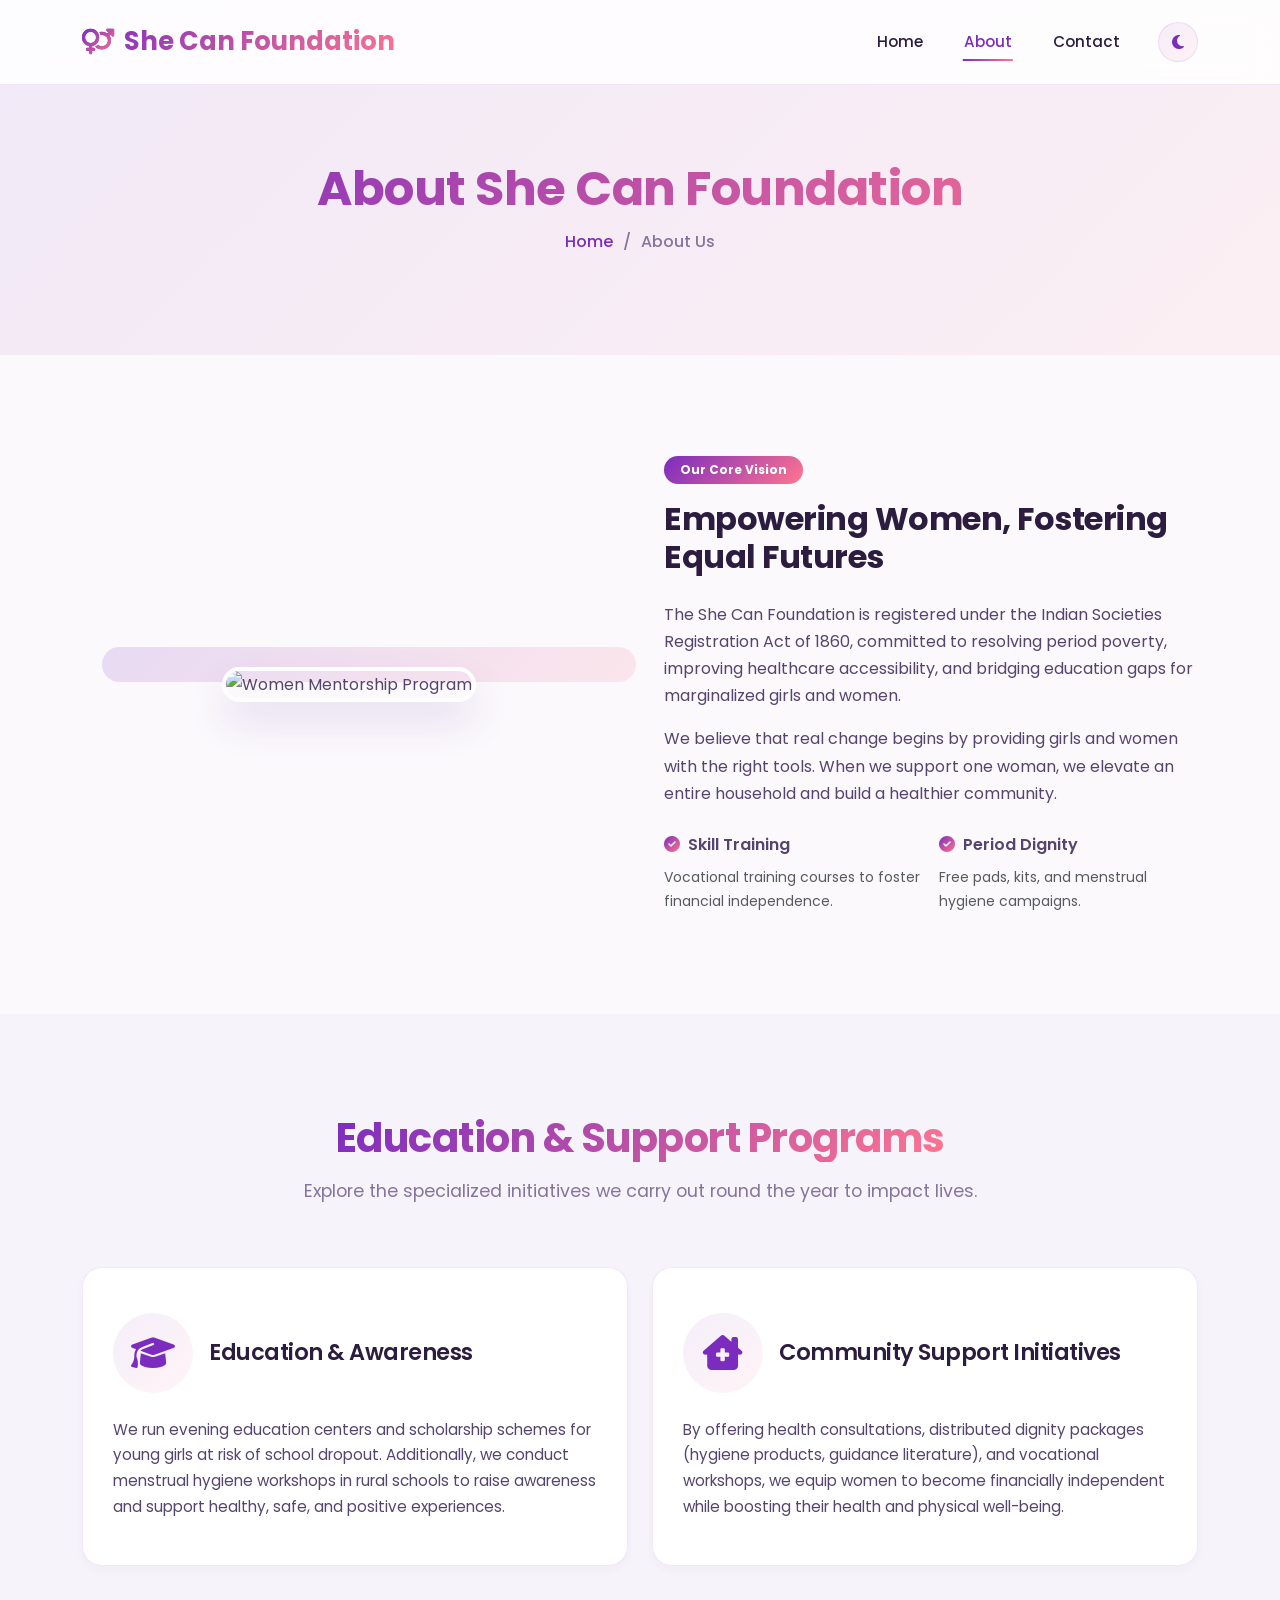
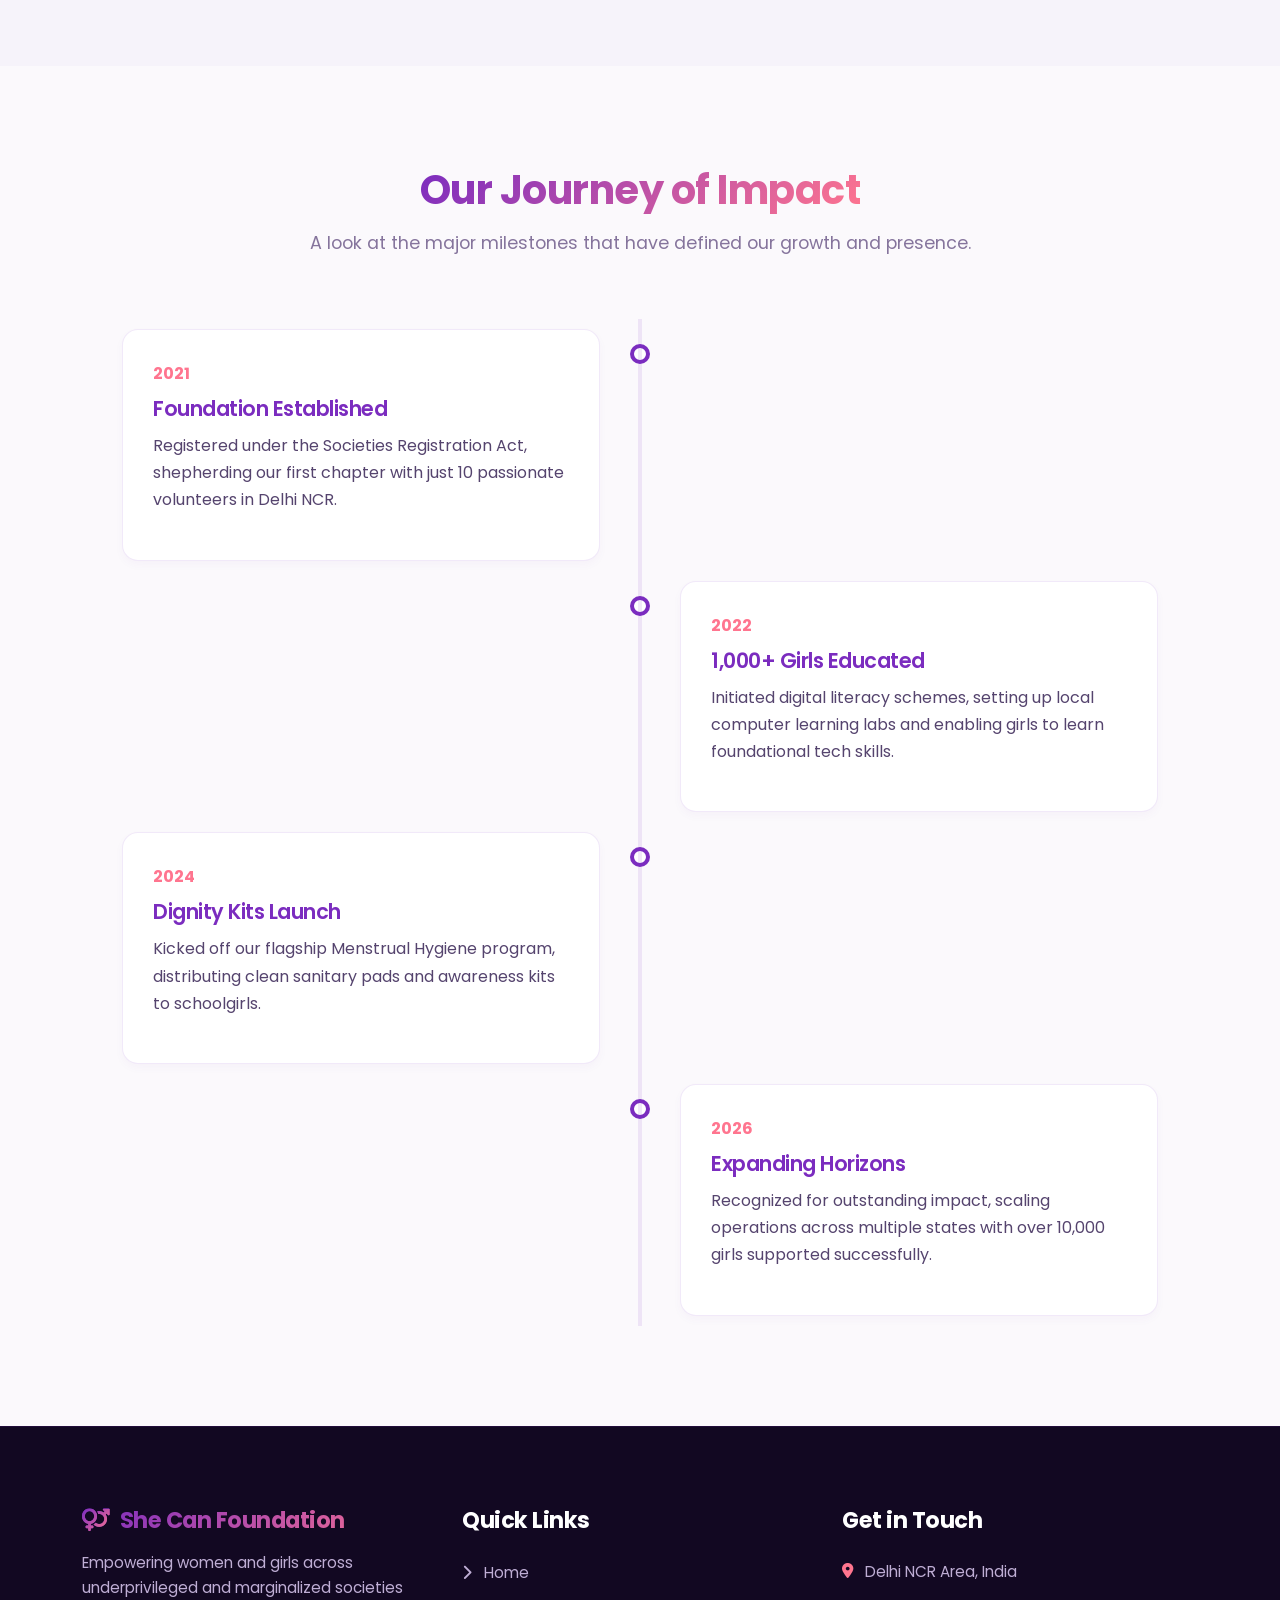
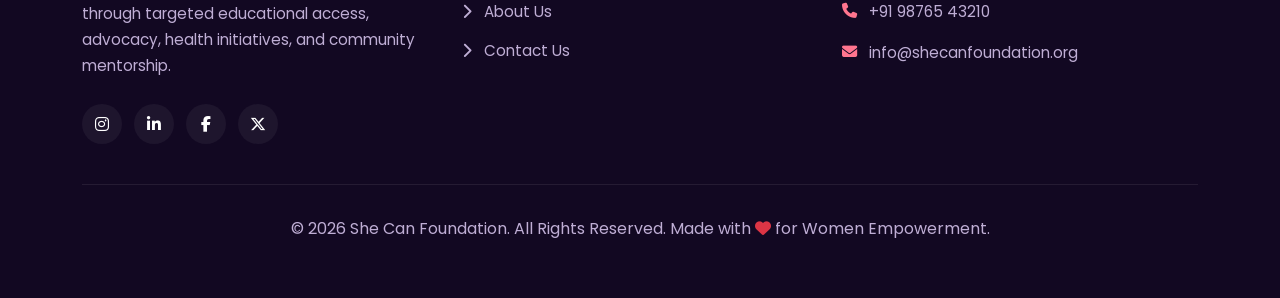
==== about.html @ 9b2f8a87 "Add site pages, core styles and interactions Create initial She Can Foundation frontend scaffold: ad" ====
<!DOCTYPE html>
<html lang="en">
<head>
  <meta charset="UTF-8">
  <meta name="viewport" content="width=device-width, initial-scale=1.0">
  <title>About Us | She Can Foundation</title>
  <meta name="description" content="Discover the mission, goals, timeline, and educational initiatives of the She Can Foundation, dedicated to transforming lives and fostering gender equality.">
  
  <!-- Bootstrap 5.3.3 CSS -->
  <link href="https://cdn.jsdelivr.net/npm/bootstrap@5.3.3/dist/css/bootstrap.min.css" rel="stylesheet">
  
  <!-- Font Awesome 6.5.2 -->
  <link rel="stylesheet" href="https://cdnjs.cloudflare.com/ajax/libs/font-awesome/6.5.2/css/all.min.css"/>
  
  <!-- Core Design System Custom Stylesheet -->
  <link rel="stylesheet" href="style.css">
</head>
<body>

  <!-- ================================================================
       1. GLASSMORPHIC NAVBAR (Same as Home)
       ================================================================ -->
  <nav class="navbar navbar-expand-lg fixed-top navbar-custom">
    <div class="container">
      <a class="navbar-brand navbar-brand-custom" href="index.html">
        <i class="fa-solid fa-venus-mars"></i> She Can Foundation
      </a>
      
      <button class="navbar-toggler navbar-toggler-custom" type="button" 
              data-bs-toggle="collapse" data-bs-target="#navbarNav" 
              aria-controls="navbarNav" aria-expanded="false" aria-label="Toggle navigation">
        <span></span>
        <span></span>
        <span></span>
      </button>
      
      <div class="collapse navbar-collapse" id="navbarNav">
        <ul class="navbar-nav ms-auto align-items-center">
          <li class="nav-item">
            <a class="nav-link nav-link-custom" href="index.html">Home</a>
          </li>
          <li class="nav-item">
            <a class="nav-link nav-link-custom active" href="about.html">About</a>
          </li>
          <li class="nav-item">
            <a class="nav-link nav-link-custom" href="contact.html">Contact</a>
          </li>
          <li class="nav-item theme-toggle-wrapper">
            <button class="theme-toggle-btn" id="themeToggle" title="Toggle Light/Dark Theme" aria-label="Toggle Theme">
              <i class="fa-solid fa-moon"></i>
              <i class="fa-solid fa-sun"></i>
            </button>
          </li>
        </ul>
      </div>
    </div>
  </nav>

  <!-- ================================================================
       2. INNER BANNER SECTION
       ================================================================ -->
  <section class="inner-banner">
    <div class="container">
      <h1 class="fade-in-up">About She Can Foundation</h1>
      <div class="breadcrumb-custom fade-in-up" style="transition-delay: 0.1s;">
        <a href="index.html">Home</a>
        <span>/</span>
        <span>About Us</span>
      </div>
    </div>
  </section>

  <!-- ================================================================
       3. MISSION & CORE OBJECTIVES
       ================================================================ -->
  <section id="our-mission">
    <div class="container">
      <div class="row align-items-center g-5">
        <div class="col-lg-6 text-center fade-in-up">
          <div class="hero-image-wrapper">
            <img src="https://images.unsplash.com/photo-1544027993-37dbfe43562a?q=80&w=1200&auto=format&fit=crop" 
                 alt="Women Mentorship Program" class="img-fluid rounded-2xl">
          </div>
        </div>
        
        <div class="col-lg-6 fade-in-up" style="transition-delay: 0.2s;">
          <span class="badge bg-gradient-main text-white px-3 py-2 rounded-pill mb-3">Our Core Vision</span>
          <h2 class="mb-4">Empowering Women, Fostering Equal Futures</h2>
          <p class="mb-3">
            The She Can Foundation is registered under the Indian Societies Registration Act of 1860, committed to resolving period poverty, improving healthcare accessibility, and bridging education gaps for marginalized girls and women.
          </p>
          <p class="mb-4">
            We believe that real change begins by providing girls and women with the right tools. When we support one woman, we elevate an entire household and build a healthier community.
          </p>
          <div class="row g-3">
            <div class="col-sm-6">
              <div class="d-flex align-items-center gap-2 mb-2">
                <i class="fa-solid fa-circle-check text-gradient"></i>
                <span class="fw-semibold text-main">Skill Training</span>
              </div>
              <p class="small text-muted mb-0">Vocational training courses to foster financial independence.</p>
            </div>
            <div class="col-sm-6">
              <div class="d-flex align-items-center gap-2 mb-2">
                <i class="fa-solid fa-circle-check text-gradient"></i>
                <span class="fw-semibold text-main">Period Dignity</span>
              </div>
              <p class="small text-muted mb-0">Free pads, kits, and menstrual hygiene campaigns.</p>
            </div>
          </div>
        </div>
      </div>
    </div>
  </section>

  <!-- ================================================================
       4. PROGRAMS IN DETAIL (CARDS)
       ================================================================ -->
  <section class="bg-section" id="our-programs">
    <div class="container">
      <div class="section-header fade-in-up">
        <h2>Education & Support Programs</h2>
        <p>Explore the specialized initiatives we carry out round the year to impact lives.</p>
      </div>
      
      <div class="row g-4">
        <!-- Program 1 -->
        <div class="col-md-6 fade-in-up">
          <div class="feature-card text-start">
            <div class="d-flex align-items-center gap-3 mb-4">
              <div class="feature-icon-wrapper m-0">
                <i class="fa-solid fa-graduation-cap"></i>
              </div>
              <h3 class="mb-0">Education & Awareness</h3>
            </div>
            <p>
              We run evening education centers and scholarship schemes for young girls at risk of school dropout. Additionally, we conduct menstrual hygiene workshops in rural schools to raise awareness and support healthy, safe, and positive experiences.
            </p>
          </div>
        </div>
        
        <!-- Program 2 -->
        <div class="col-md-6 fade-in-up" style="transition-delay: 0.2s;">
          <div class="feature-card text-start">
            <div class="d-flex align-items-center gap-3 mb-4">
              <div class="feature-icon-wrapper m-0">
                <i class="fa-solid fa-house-chimney-medical"></i>
              </div>
              <h3 class="mb-0">Community Support Initiatives</h3>
            </div>
            <p>
              By offering health consultations, distributed dignity packages (hygiene products, guidance literature), and vocational workshops, we equip women to become financially independent while boosting their health and physical well-being.
            </p>
          </div>
        </div>
      </div>
    </div>
  </section>

  <!-- ================================================================
       5. CHRONOLOGICAL TIMELINE / ACHIEVEMENTS
       ================================================================ -->
  <section id="our-journey">
    <div class="container">
      <div class="section-header fade-in-up">
        <h2>Our Journey of Impact</h2>
        <p>A look at the major milestones that have defined our growth and presence.</p>
      </div>
      
      <div class="timeline">
        <!-- Milestone 1 -->
        <div class="timeline-container left fade-in-up">
          <div class="timeline-content">
            <span class="timeline-date">2021</span>
            <h3>Foundation Established</h3>
            <p>Registered under the Societies Registration Act, shepherding our first chapter with just 10 passionate volunteers in Delhi NCR.</p>
          </div>
        </div>
        
        <!-- Milestone 2 -->
        <div class="timeline-container right fade-in-up">
          <div class="timeline-content">
            <span class="timeline-date">2022</span>
            <h3>1,000+ Girls Educated</h3>
            <p>Initiated digital literacy schemes, setting up local computer learning labs and enabling girls to learn foundational tech skills.</p>
          </div>
        </div>
        
        <!-- Milestone 3 -->
        <div class="timeline-container left fade-in-up">
          <div class="timeline-content">
            <span class="timeline-date">2024</span>
            <h3>Dignity Kits Launch</h3>
            <p>Kicked off our flagship Menstrual Hygiene program, distributing clean sanitary pads and awareness kits to schoolgirls.</p>
          </div>
        </div>
        
        <!-- Milestone 4 -->
        <div class="timeline-container right fade-in-up">
          <div class="timeline-content">
            <span class="timeline-date">2026</span>
            <h3>Expanding Horizons</h3>
            <p>Recognized for outstanding impact, scaling operations across multiple states with over 10,000 girls supported successfully.</p>
          </div>
        </div>
      </div>
    </div>
  </section>

  <!-- ================================================================
       6. GLOBAL FOOTER (Same as Home)
       ================================================================ -->
  <footer class="footer-section">
    <div class="container">
      <div class="row g-4">
        <div class="col-lg-4 col-md-6">
          <h4 class="navbar-brand-custom mb-3 text-white">
            <i class="fa-solid fa-venus-mars text-white"></i> She Can Foundation
          </h4>
          <p class="footer-desc">
            Empowering women and girls across underprivileged and marginalized societies through targeted educational access, advocacy, health initiatives, and community mentorship.
          </p>
          <div class="footer-social-links">
            <a href="https://www.instagram.com/shecanfoundation.ngo" class="footer-social-btn" aria-label="Instagram" target="_blank"><i class="fa-brands fa-instagram"></i></a>
            <a href="https://www.linkedin.com/company/she-can-foundation" class="footer-social-btn" aria-label="LinkedIn" target="_blank"><i class="fa-brands fa-linkedin-in"></i></a>
            <a href="#" class="footer-social-btn" aria-label="Facebook"><i class="fa-brands fa-facebook-f"></i></a>
            <a href="#" class="footer-social-btn" aria-label="Twitter"><i class="fa-brands fa-x-twitter"></i></a>
          </div>
        </div>
        
        <div class="col-lg-4 col-md-6">
          <h4>Quick Links</h4>
          <ul class="footer-links-list">
            <li><a href="index.html"><i class="fa-solid fa-chevron-right me-2"></i> Home</a></li>
            <li><a href="about.html"><i class="fa-solid fa-chevron-right me-2"></i> About Us</a></li>
            <li><a href="contact.html"><i class="fa-solid fa-chevron-right me-2"></i> Contact Us</a></li>
          </ul>
        </div>
        
        <div class="col-lg-4 col-md-12">
          <h4>Get in Touch</h4>
          <ul class="footer-contact-info">
            <li>
              <i class="fa-solid fa-location-dot"></i>
              <span>Delhi NCR Area, India</span>
            </li>
            <li>
              <i class="fa-solid fa-phone"></i>
              <span>+91 98765 43210</span>
            </li>
            <li>
              <i class="fa-solid fa-envelope"></i>
              <span>info@shecanfoundation.org</span>
            </li>
          </ul>
        </div>
      </div>
      
      <div class="footer-divider"></div>
      
      <div class="footer-copyright">
        <p>© 2026 She Can Foundation. All Rights Reserved. Made with <i class="fa-solid fa-heart text-danger"></i> for Women Empowerment.</p>
      </div>
    </div>
  </footer>

  <!-- Bootstrap 5.3.3 Bundle JS with Popper -->
  <script src="https://cdn.jsdelivr.net/npm/bootstrap@5.3.3/dist/js/bootstrap.bundle.min.js"></script>
  
  <!-- Unified Interactions JavaScript -->
  <script src="script.js"></script>
</body>
</html>
---- style.css ----
/* 
================================================================
   SHE CAN FOUNDATION - CORE DESIGN SYSTEM (style.css)
================================================================
*/

@import url('https://fonts.googleapis.com/css2?family=Poppins:wght@300;400;500;600;700&display=swap');

/* CSS Custom Variables for Theme Customization */
:root {
  --primary-purple: #7b2cbf;
  --primary-purple-dark: #5a189a;
  --primary-purple-light: #9d4edd;
  --accent-pink: #ff758f;
  --accent-pink-dark: #ff4d6d;
  --gradient-main: linear-gradient(135deg, var(--primary-purple) 0%, var(--accent-pink) 100%);
  --gradient-main-hover: linear-gradient(135deg, var(--primary-purple-dark) 0%, var(--accent-pink-dark) 100%);
  --gradient-soft: linear-gradient(135deg, rgba(123, 44, 191, 0.08) 0%, rgba(255, 117, 143, 0.08) 100%);
  --gradient-card-border: linear-gradient(135deg, var(--primary-purple-light) 0%, var(--accent-pink) 100%);
  
  --bg-body: #fbf9fc;
  --bg-section: #f6f3fa;
  --bg-card: #ffffff;
  --bg-card-hover: #ffffff;
  --bg-navbar: rgba(255, 255, 255, 0.85);
  --bg-footer: #120822;
  
  --text-main: #2b1c40;
  --text-sub: #55446e;
  --text-muted: #85749c;
  --text-light: #ffffff;
  
  --border-color: rgba(123, 44, 191, 0.1);
  --shadow-sm: 0 4px 10px rgba(90, 24, 154, 0.03);
  --shadow-md: 0 10px 30px rgba(90, 24, 154, 0.08);
  --shadow-lg: 0 20px 40px rgba(90, 24, 154, 0.12);
  
  --transition-speed: 0.3s;
}

/* Dark Mode Theme Variables */
[data-theme="dark"] {
  --bg-body: #0d0614;
  --bg-section: #130a1f;
  --bg-card: #190e29;
  --bg-card-hover: #221437;
  --bg-navbar: rgba(13, 6, 20, 0.85);
  --bg-footer: #08030d;
  
  --text-main: #f1ecf6;
  --text-sub: #d1c5e2;
  --text-muted: #9e8fb4;
  --text-light: #ffffff;
  
  --border-color: rgba(199, 125, 255, 0.15);
  --shadow-sm: 0 4px 12px rgba(0, 0, 0, 0.3);
  --shadow-md: 0 10px 35px rgba(0, 0, 0, 0.45);
  --shadow-lg: 0 20px 50px rgba(0, 0, 0, 0.6);
  
  --gradient-soft: linear-gradient(135deg, rgba(123, 44, 191, 0.18) 0%, rgba(255, 117, 143, 0.18) 100%);
}

/* ================================================================
   GLOBAL RESET & BASICS
================================================================ */

* {
  font-family: 'Poppins', sans-serif;
  box-sizing: border-box;
}

html {
  scroll-behavior: smooth;
  overflow-x: hidden;
}

body {
  background-color: var(--bg-body);
  color: var(--text-sub);
  transition: background-color var(--transition-speed) ease, color var(--transition-speed) ease;
  line-height: 1.7;
  overflow-x: hidden;
}

h1, h2, h3, h4, h5, h6 {
  color: var(--text-main);
  font-weight: 700;
  letter-spacing: -0.5px;
  transition: color var(--transition-speed) ease;
}

p {
  font-size: 1rem;
  font-weight: 400;
}

a {
  text-decoration: none;
  transition: color var(--transition-speed) ease;
}

img {
  max-width: 100%;
  height: auto;
}

section {
  padding: 100px 0;
  position: relative;
}

.bg-section {
  background-color: var(--bg-section);
  transition: background-color var(--transition-speed) ease;
}

/* ================================================================
   SCROLLBAR & SELECTION
================================================================ */

::-webkit-scrollbar {
  width: 10px;
}

::-webkit-scrollbar-track {
  background: var(--bg-body);
}

::-webkit-scrollbar-thumb {
  background: var(--primary-purple);
  border-radius: 10px;
}

::-webkit-scrollbar-thumb:hover {
  background: var(--primary-purple-dark);
}

::selection {
  background-color: var(--primary-purple);
  color: var(--text-light);
}

/* ================================================================
   COMMON UTILITIES & COMPONENT CUSTOMIZATIONS
================================================================ */

/* Section Heading styling */
.section-header {
  text-align: center;
  max-width: 700px;
  margin: 0 auto 60px auto;
}

.section-header h2 {
  font-size: 2.5rem;
  margin-bottom: 15px;
  position: relative;
  display: inline-block;
  background: var(--gradient-main);
  -webkit-background-clip: text;
  -webkit-text-fill-color: transparent;
}

.section-header p {
  color: var(--text-muted);
  font-size: 1.1rem;
}

/* Rounded and Shadow utilities */
.rounded-2xl {
  border-radius: 20px !important;
}

.rounded-xl {
  border-radius: 16px !important;
}

.shadow-premium {
  box-shadow: var(--shadow-md);
  transition: box-shadow var(--transition-speed) ease, transform var(--transition-speed) ease;
}

.shadow-premium:hover {
  box-shadow: var(--shadow-lg);
}

/* Custom Gradients */
.bg-gradient-main {
  background: var(--gradient-main) !important;
}

.text-gradient {
  background: var(--gradient-main);
  -webkit-background-clip: text;
  -webkit-text-fill-color: transparent;
  display: inline-block;
}

/* Custom Buttons */
.btn-glow {
  background: var(--gradient-main);
  color: var(--text-light) !important;
  font-weight: 600;
  padding: 12px 30px;
  border-radius: 30px;
  border: none;
  box-shadow: 0 4px 15px rgba(123, 44, 191, 0.4);
  transition: all var(--transition-speed) cubic-bezier(0.25, 0.8, 0.25, 1);
  display: inline-flex;
  align-items: center;
  gap: 8px;
}

.btn-glow:hover {
  transform: translateY(-3px);
  box-shadow: 0 8px 25px rgba(123, 44, 191, 0.6);
  background: var(--gradient-main-hover);
}

.btn-glow:active {
  transform: translateY(-1px);
}

.btn-outline-custom {
  border: 2px solid var(--primary-purple);
  color: var(--primary-purple);
  background: transparent;
  font-weight: 600;
  padding: 10px 28px;
  border-radius: 30px;
  transition: all var(--transition-speed) ease;
  display: inline-flex;
  align-items: center;
  gap: 8px;
}

.btn-outline-custom:hover {
  background: var(--primary-purple);
  color: var(--text-light) !important;
  transform: translateY(-2px);
}

/* Back-to-top button */
#backToTop {
  position: fixed;
  bottom: 30px;
  right: 30px;
  width: 50px;
  height: 50px;
  background: var(--gradient-main);
  color: white;
  border-radius: 50%;
  display: flex;
  justify-content: center;
  align-items: center;
  cursor: pointer;
  box-shadow: 0 4px 15px rgba(0,0,0,0.15);
  opacity: 0;
  visibility: hidden;
  transition: all 0.4s ease;
  z-index: 1000;
}

#backToTop.show {
  opacity: 1;
  visibility: visible;
}

#backToTop:hover {
  transform: translateY(-5px);
  box-shadow: 0 8px 25px rgba(123, 44, 191, 0.4);
}

/* ================================================================
   NAVBAR (STICKY GLASSMORPHISM)
================================================================ */

.navbar-custom {
  background-color: var(--bg-navbar);
  backdrop-filter: blur(15px);
  -webkit-backdrop-filter: blur(15px);
  padding: 15px 0;
  transition: all 0.4s ease;
  border-bottom: 1px solid var(--border-color);
}

.navbar-custom.navbar-scrolled {
  padding: 10px 0;
  box-shadow: var(--shadow-sm);
}

.navbar-brand-custom {
  font-weight: 700;
  font-size: 1.6rem;
  background: var(--gradient-main);
  -webkit-background-clip: text;
  -webkit-text-fill-color: transparent;
  display: flex;
  align-items: center;
  gap: 10px;
}

.navbar-brand-custom i {
  color: var(--primary-purple);
  background: var(--gradient-main);
  -webkit-background-clip: text;
  -webkit-text-fill-color: transparent;
}

.nav-link-custom {
  color: var(--text-main) !important;
  font-weight: 500;
  font-size: 0.95rem;
  padding: 8px 18px !important;
  border-radius: 20px;
  margin-left: 5px;
  position: relative;
  transition: all 0.3s ease;
}

.nav-link-custom::after {
  content: '';
  position: absolute;
  bottom: 2px;
  left: 50%;
  transform: translateX(-50%);
  width: 0;
  height: 2px;
  background: var(--gradient-main);
  transition: width 0.3s ease;
}

.nav-link-custom:hover::after,
.nav-link-custom.active::after {
  width: 60%;
}

.nav-link-custom:hover,
.nav-link-custom.active {
  color: var(--primary-purple) !important;
}

.navbar-toggler-custom {
  border: none;
  padding: 8px;
}

.navbar-toggler-custom:focus {
  box-shadow: none;
}

.navbar-toggler-custom span {
  display: block;
  width: 25px;
  height: 2px;
  background-color: var(--text-main);
  margin: 5px 0;
  transition: 0.3s;
}

/* ================================================================
   DARK MODE TOGGLE BUTTON
================================================================ */

.theme-toggle-wrapper {
  margin-left: 20px;
  display: flex;
  align-items: center;
}

.theme-toggle-btn {
  background: var(--gradient-soft);
  color: var(--primary-purple);
  border: 1px solid var(--border-color);
  width: 40px;
  height: 40px;
  border-radius: 50%;
  display: flex;
  align-items: center;
  justify-content: center;
  cursor: pointer;
  transition: all var(--transition-speed) ease;
}

.theme-toggle-btn:hover {
  transform: scale(1.1);
  background: var(--gradient-main);
  color: white;
}

.theme-toggle-btn .fa-sun {
  display: none;
}

[data-theme="dark"] .theme-toggle-btn .fa-moon {
  display: none;
}

[data-theme="dark"] .theme-toggle-btn .fa-sun {
  display: block;
}

/* ================================================================
   HERO SECTIONS
================================================================ */

.hero-main {
  min-height: 90vh;
  display: flex;
  align-items: center;
  padding: 150px 0 100px 0;
  background: var(--gradient-soft);
  overflow: hidden;
}

.hero-title {
  font-size: 3.5rem;
  line-height: 1.2;
  margin-bottom: 25px;
}

.hero-desc {
  font-size: 1.2rem;
  color: var(--text-sub);
  margin-bottom: 35px;
}

.hero-image-wrapper {
  position: relative;
  z-index: 2;
}

.hero-image-wrapper img {
  border-radius: 30px;
  box-shadow: var(--shadow-lg);
  position: relative;
  z-index: 2;
  border: 4px solid var(--bg-card);
}

.hero-image-wrapper::before {
  content: '';
  position: absolute;
  top: -20px;
  right: -20px;
  width: 100%;
  height: 100%;
  background: var(--gradient-main);
  opacity: 0.15;
  border-radius: 30px;
  z-index: 1;
  pointer-events: none;
}

/* Inner Banner Sections for Subpages */
.inner-banner {
  padding: 160px 0 100px 0;
  background: var(--gradient-soft);
  text-align: center;
}

.inner-banner h1 {
  font-size: 3rem;
  margin-bottom: 10px;
  background: var(--gradient-main);
  -webkit-background-clip: text;
  -webkit-text-fill-color: transparent;
}

.breadcrumb-custom {
  display: flex;
  justify-content: center;
  gap: 10px;
  font-weight: 500;
}

.breadcrumb-custom a {
  color: var(--primary-purple);
}

.breadcrumb-custom span {
  color: var(--text-muted);
}

/* ================================================================
   CARDS & FEATURES
================================================================ */

.feature-card {
  background-color: var(--bg-card);
  padding: 45px 30px;
  border-radius: 20px;
  border: 1px solid var(--border-color);
  text-align: center;
  box-shadow: var(--shadow-sm);
  transition: all var(--transition-speed) cubic-bezier(0.25, 0.8, 0.25, 1);
  height: 100%;
}

.feature-card:hover {
  transform: translateY(-8px);
  box-shadow: var(--shadow-lg);
  background-color: var(--bg-card-hover);
  border-color: transparent;
  background-clip: padding-box;
  position: relative;
}

.feature-card:hover::before {
  content: '';
  position: absolute;
  top: 0; right: 0; bottom: 0; left: 0;
  z-index: -1;
  margin: -1px;
  border-radius: inherit;
  background: var(--gradient-card-border);
}

.feature-icon-wrapper {
  width: 80px;
  height: 80px;
  border-radius: 50%;
  background: var(--gradient-soft);
  color: var(--primary-purple);
  display: flex;
  align-items: center;
  justify-content: center;
  margin: 0 auto 30px auto;
  font-size: 2.2rem;
  transition: all 0.4s ease;
}

.feature-card:hover .feature-icon-wrapper {
  background: var(--gradient-main);
  color: white;
  transform: rotateY(360deg);
}

.feature-card h3 {
  font-size: 1.4rem;
  font-weight: 600;
  margin-bottom: 15px;
}

.feature-card p {
  color: var(--text-sub);
  margin-bottom: 0;
  font-size: 0.95rem;
}

/* ================================================================
   STATISTICS & COUNTERS
================================================================ */

.stats-section {
  background: var(--gradient-main);
  color: white;
  padding: 80px 0;
  position: relative;
  overflow: hidden;
}

.stats-section h2, .stats-section h3, .stats-section p {
  color: white;
}

.stat-item {
  text-align: center;
  position: relative;
}

.stat-icon {
  font-size: 2.5rem;
  opacity: 0.9;
  margin-bottom: 15px;
}

.stat-number {
  font-size: 3.5rem;
  font-weight: 800;
  line-height: 1.1;
  margin-bottom: 5px;
}

.stat-label {
  font-size: 1.1rem;
  font-weight: 500;
  opacity: 0.85;
}

/* ================================================================
   TIMELINE SECTION (ABOUT PAGE)
================================================================ */

.timeline {
  position: relative;
  max-width: 1200px;
  margin: 0 auto;
}

.timeline::after {
  content: '';
  position: absolute;
  width: 4px;
  background-color: var(--border-color);
  top: 0;
  bottom: 0;
  left: 50%;
  margin-left: -2px;
}

.timeline-container {
  padding: 10px 40px;
  position: relative;
  background-color: inherit;
  width: 50%;
}

.timeline-container::after {
  content: '';
  position: absolute;
  width: 20px;
  height: 20px;
  right: -10px;
  background-color: var(--bg-card);
  border: 4px solid var(--primary-purple);
  top: 25px;
  border-radius: 50%;
  z-index: 1;
}

.left {
  left: 0;
}

.right {
  left: 50%;
}

.right::after {
  left: -10px;
}

.timeline-content {
  padding: 30px;
  background-color: var(--bg-card);
  border: 1px solid var(--border-color);
  position: relative;
  border-radius: 16px;
  box-shadow: var(--shadow-sm);
}

.timeline-content h3 {
  color: var(--primary-purple);
  font-size: 1.3rem;
  font-weight: 600;
  margin-bottom: 10px;
}

.timeline-date {
  font-weight: 700;
  color: var(--accent-pink);
  margin-bottom: 10px;
  display: block;
}

/* ================================================================
   VOLUNTEER BANNER
================================================================ */

.volunteer-cta {
  background: var(--gradient-soft);
  border: 1px solid var(--border-color);
  padding: 80px 60px;
  border-radius: 30px;
  position: relative;
  overflow: hidden;
  z-index: 1;
}

.volunteer-cta::before {
  content: '';
  position: absolute;
  top: -50%;
  right: -30%;
  width: 600px;
  height: 600px;
  background: radial-gradient(circle, rgba(255,117,143,0.12) 0%, rgba(255,255,255,0) 70%);
  border-radius: 50%;
  z-index: -1;
  pointer-events: none;
}

.volunteer-cta::after {
  content: '';
  position: absolute;
  bottom: -50%;
  left: -30%;
  width: 600px;
  height: 600px;
  background: radial-gradient(circle, rgba(123,44,191,0.12) 0%, rgba(255,255,255,0) 70%);
  border-radius: 50%;
  z-index: -1;
  pointer-events: none;
}

/* ================================================================
   CONTACT PAGE DETAILS & FORM
================================================================ */

.contact-info-card {
  background-color: var(--bg-card);
  padding: 40px;
  border-radius: 20px;
  border: 1px solid var(--border-color);
  box-shadow: var(--shadow-sm);
  height: 100%;
}

.contact-info-item {
  display: flex;
  gap: 20px;
  margin-bottom: 30px;
}

.contact-info-item:last-child {
  margin-bottom: 0;
}

.contact-info-icon {
  width: 50px;
  height: 50px;
  border-radius: 50%;
  background: var(--gradient-soft);
  color: var(--primary-purple);
  display: flex;
  align-items: center;
  justify-content: center;
  font-size: 1.25rem;
  flex-shrink: 0;
}

.contact-info-text h4 {
  font-size: 1.1rem;
  margin-bottom: 5px;
}

.contact-info-text p {
  color: var(--text-sub);
  margin-bottom: 0;
}

.contact-form-card {
  background-color: var(--bg-card);
  padding: 45px;
  border-radius: 20px;
  border: 1px solid var(--border-color);
  box-shadow: var(--shadow-sm);
}

.form-group-custom {
  position: relative;
  margin-bottom: 25px;
}

.form-control-custom {
  background-color: var(--bg-body);
  border: 1px solid var(--border-color);
  color: var(--text-main) !important;
  padding: 15px 20px;
  border-radius: 12px;
  width: 100%;
  transition: all var(--transition-speed) ease;
}

.form-control-custom:focus {
  background-color: var(--bg-card);
  border-color: var(--primary-purple);
  box-shadow: 0 0 0 4px rgba(123, 44, 191, 0.15);
  outline: none;
}

.form-control-custom::placeholder {
  color: var(--text-muted);
}

/* Success notification toast/overlay */
.success-container {
  display: none;
  background-color: rgba(46, 204, 113, 0.1);
  border: 2px solid rgba(46, 204, 113, 0.5);
  color: #27ae60;
  padding: 20px;
  border-radius: 12px;
  text-align: center;
  font-weight: 600;
  margin-top: 20px;
  animation: scaleIn 0.3s ease forwards;
}

/* ================================================================
   FOOTER SECTION
================================================================ */

.footer-section {
  background-color: var(--bg-footer);
  color: #bfaed5;
  padding: 80px 0 40px 0;
  border-top: 1px solid rgba(123, 44, 191, 0.15);
  transition: background-color var(--transition-speed) ease;
}

.footer-section h4 {
  color: var(--text-light);
  font-size: 1.4rem;
  margin-bottom: 25px;
}

.footer-desc {
  margin-bottom: 25px;
  font-size: 0.95rem;
}

.footer-social-links {
  display: flex;
  gap: 12px;
}

.footer-social-btn {
  width: 40px;
  height: 40px;
  border-radius: 50%;
  background-color: rgba(255, 255, 255, 0.05);
  color: var(--text-light);
  display: flex;
  align-items: center;
  justify-content: center;
  transition: all var(--transition-speed) ease;
}

.footer-social-btn:hover {
  background: var(--gradient-main);
  color: white;
  transform: translateY(-3px);
  box-shadow: 0 5px 15px rgba(123, 44, 191, 0.3);
}

.footer-links-list {
  list-style: none;
  padding: 0;
  margin: 0;
}

.footer-links-list li {
  margin-bottom: 12px;
}

.footer-links-list a {
  color: #bfaed5;
  font-size: 0.95rem;
}

.footer-links-list a:hover {
  color: var(--accent-pink);
  padding-left: 5px;
}

.footer-contact-info {
  list-style: none;
  padding: 0;
  margin: 0;
}

.footer-contact-info li {
  display: flex;
  gap: 12px;
  margin-bottom: 15px;
  font-size: 0.95rem;
}

.footer-contact-info i {
  color: var(--accent-pink);
  margin-top: 4px;
}

.footer-divider {
  height: 1px;
  background-color: rgba(255, 255, 255, 0.08);
  margin: 40px 0 30px 0;
}

.footer-copyright {
  font-size: 0.9rem;
  text-align: center;
}

/* ================================================================
   ENTRANCE & SCROLL TRIGGERS (ANIMATIONS)
================================================================ */

.fade-in-up {
  opacity: 0;
  transform: translateY(30px);
  transition: opacity 0.8s cubic-bezier(0.25, 1, 0.5, 1), transform 0.8s cubic-bezier(0.25, 1, 0.5, 1);
}

.fade-in-up.active {
  opacity: 1;
  transform: translateY(0);
}

@keyframes scaleIn {
  from {
    opacity: 0;
    transform: scale(0.9);
  }
  to {
    opacity: 1;
    transform: scale(1);
  }
}

/* ================================================================
   RESPONSIVE DESIGN (MEDIA QUERIES)
================================================================ */

@media (max-width: 991.98px) {
  section {
    padding: 80px 0;
  }
  
  .hero-main {
    padding: 130px 0 80px 0;
    text-align: center;
  }
  
  .hero-title {
    font-size: 2.8rem;
  }
  
  .hero-image-wrapper {
    margin-top: 50px;
  }
  
  .timeline::after {
    left: 31px;
  }
  
  .timeline-container {
    width: 100%;
    padding-left: 70px;
    padding-right: 25px;
  }
  
  .timeline-container::after {
    left: 21px;
  }
  
  .right {
    left: 0%;
  }
  
  .volunteer-cta {
    padding: 50px 30px;
  }
}

@media (max-width: 767.98px) {
  .section-header h2 {
    font-size: 2rem;
  }
  
  .hero-title {
    font-size: 2.2rem;
  }
  
  .theme-toggle-wrapper {
    margin-left: 0;
    margin-top: 15px;
  }
  
  .navbar-custom {
    padding: 10px 0;
  }
  
  .nav-link-custom {
    padding: 10px 15px !important;
    margin-left: 0;
  }
  
  .stat-item {
    margin-bottom: 40px;
  }
  
  .stat-item:last-child {
    margin-bottom: 0;
  }
}
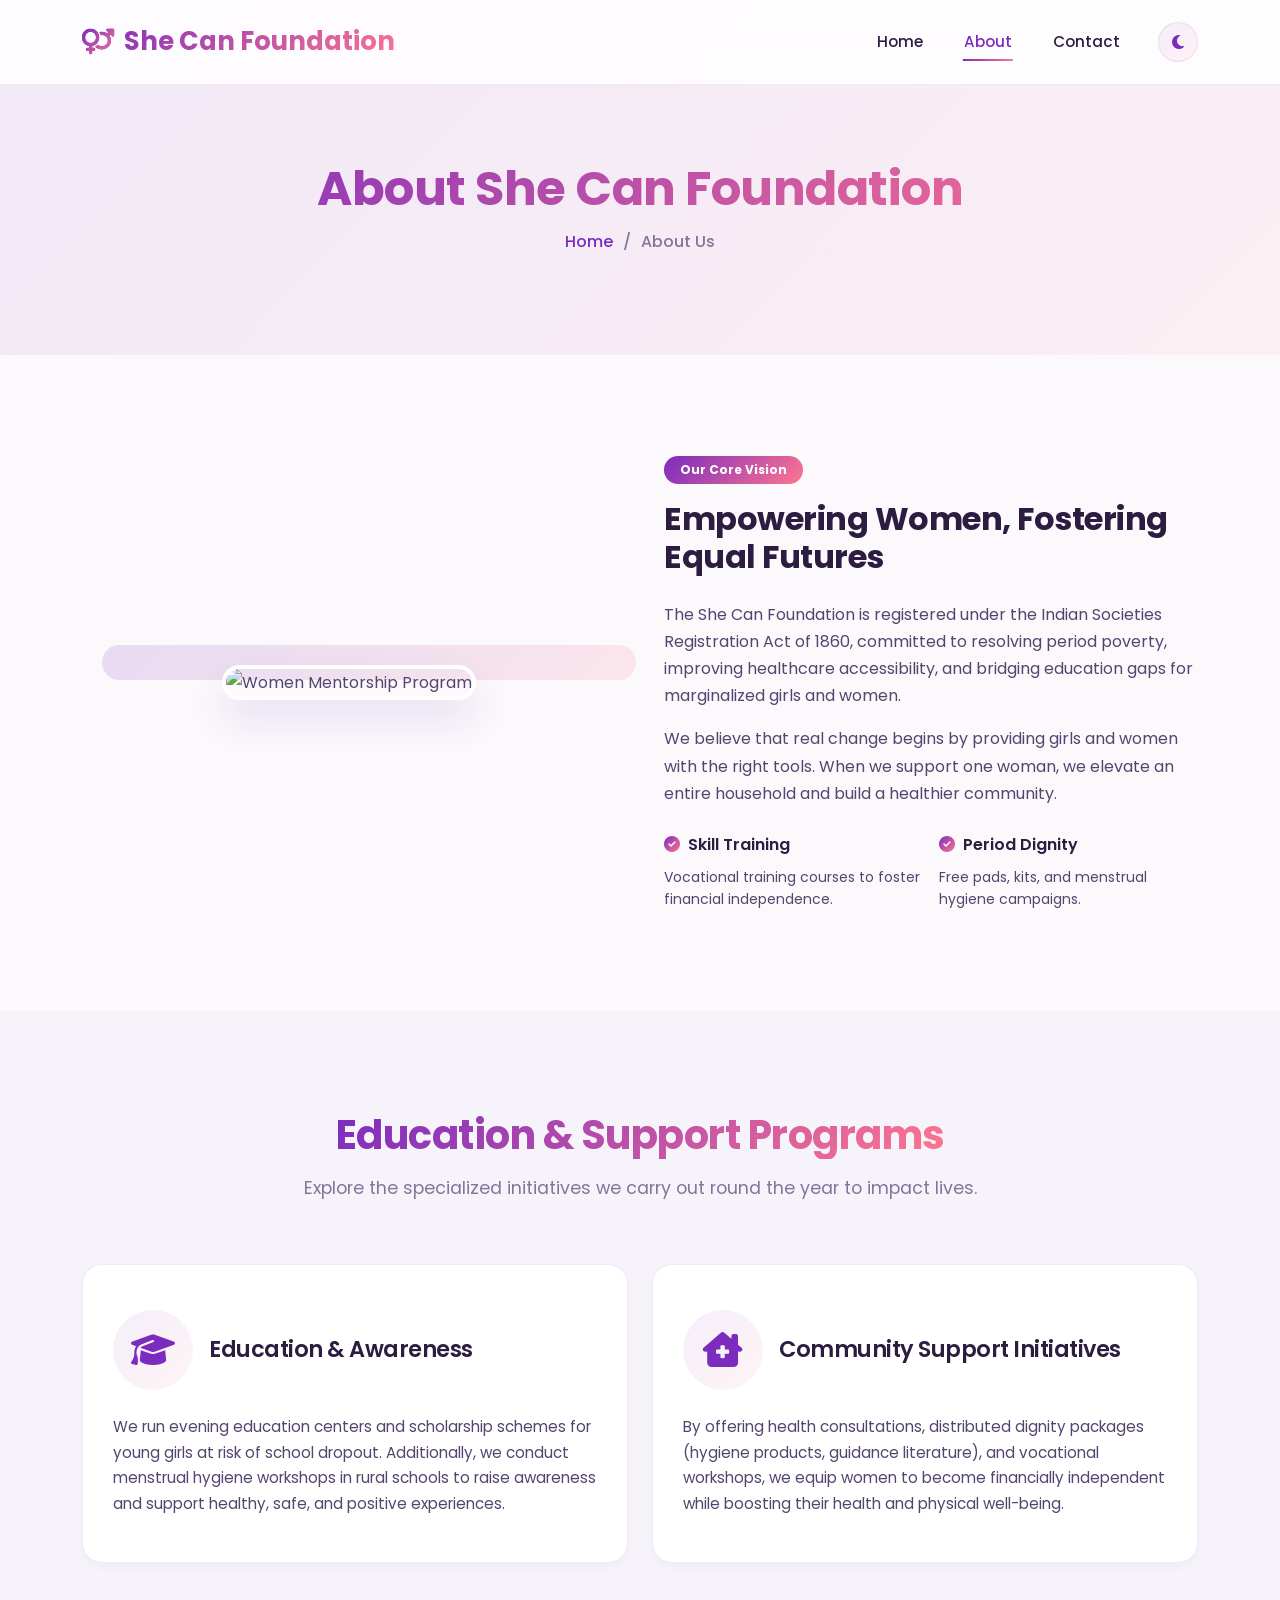
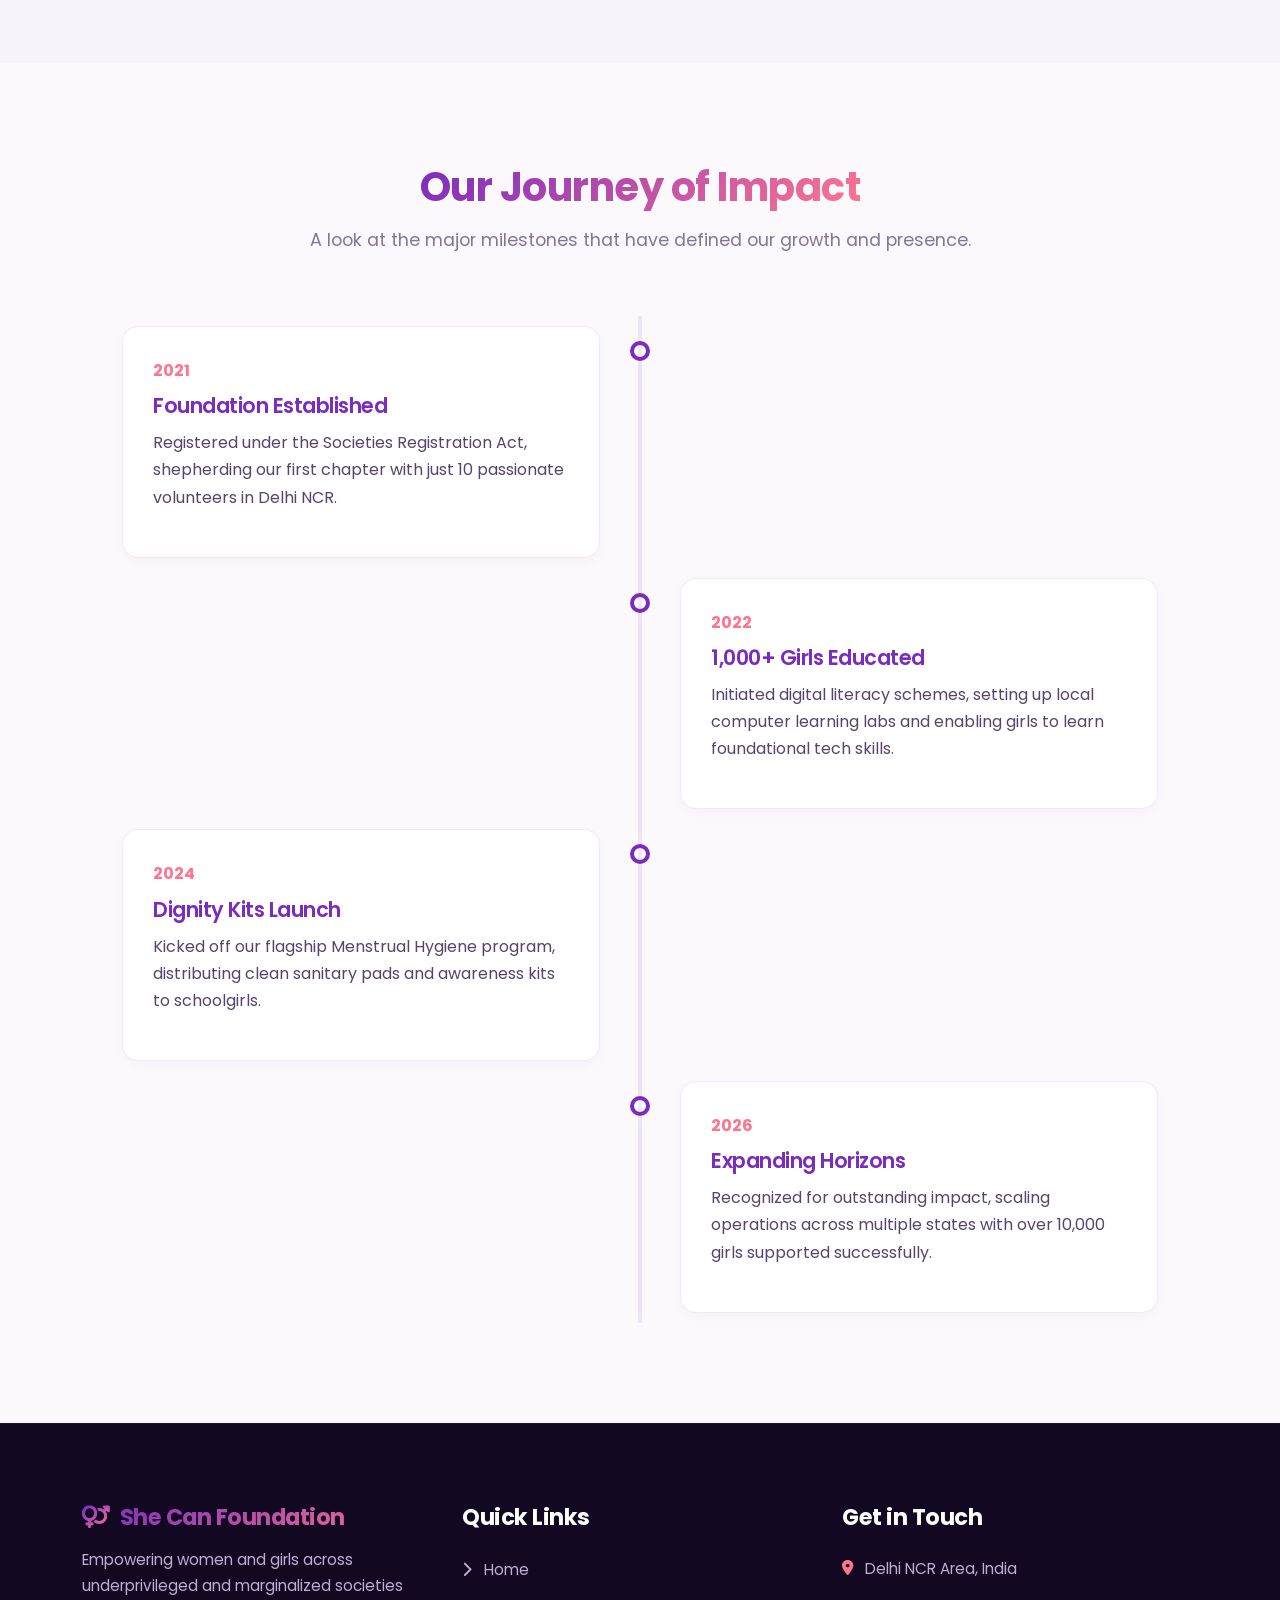
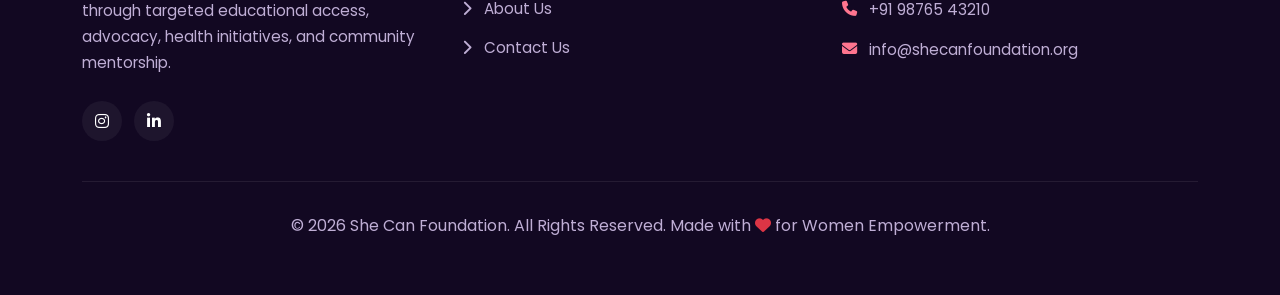
==== commit 52df1f2f: "Integrate AOS scroll animations & theme tweaks Replace custom IntersectionObserver .fade-in-up anima" ====
--- a/about.html
+++ b/about.html
@@ -1,20 +1,26 @@
 <!DOCTYPE html>
 <html lang="en">
+
 <head>
   <meta charset="UTF-8">
   <meta name="viewport" content="width=device-width, initial-scale=1.0">
   <title>About Us | She Can Foundation</title>
-  <meta name="description" content="Discover the mission, goals, timeline, and educational initiatives of the She Can Foundation, dedicated to transforming lives and fostering gender equality.">
-  
+  <meta name="description"
+    content="Discover the mission, goals, timeline, and educational initiatives of the She Can Foundation, dedicated to transforming lives and fostering gender equality.">
+
   <!-- Bootstrap 5.3.3 CSS -->
   <link href="https://cdn.jsdelivr.net/npm/bootstrap@5.3.3/dist/css/bootstrap.min.css" rel="stylesheet">
-  
+
   <!-- Font Awesome 6.5.2 -->
-  <link rel="stylesheet" href="https://cdnjs.cloudflare.com/ajax/libs/font-awesome/6.5.2/css/all.min.css"/>
-  
+  <link rel="stylesheet" href="https://cdnjs.cloudflare.com/ajax/libs/font-awesome/6.5.2/css/all.min.css" />
+
+  <!-- Animate On Scroll (AOS) CSS -->
+  <link href="https://unpkg.com/aos@2.3.1/dist/aos.css" rel="stylesheet">
+
   <!-- Core Design System Custom Stylesheet -->
   <link rel="stylesheet" href="style.css">
 </head>
+
 <body>
 
   <!-- ================================================================
@@ -25,15 +31,14 @@
       <a class="navbar-brand navbar-brand-custom" href="index.html">
         <i class="fa-solid fa-venus-mars"></i> She Can Foundation
       </a>
-      
-      <button class="navbar-toggler navbar-toggler-custom" type="button" 
-              data-bs-toggle="collapse" data-bs-target="#navbarNav" 
-              aria-controls="navbarNav" aria-expanded="false" aria-label="Toggle navigation">
+
+      <button class="navbar-toggler navbar-toggler-custom" type="button" data-bs-toggle="collapse"
+        data-bs-target="#navbarNav" aria-controls="navbarNav" aria-expanded="false" aria-label="Toggle navigation">
         <span></span>
         <span></span>
         <span></span>
       </button>
-      
+
       <div class="collapse navbar-collapse" id="navbarNav">
         <ul class="navbar-nav ms-auto align-items-center">
           <li class="nav-item">
@@ -61,8 +66,8 @@
        ================================================================ -->
   <section class="inner-banner">
     <div class="container">
-      <h1 class="fade-in-up">About She Can Foundation</h1>
-      <div class="breadcrumb-custom fade-in-up" style="transition-delay: 0.1s;">
+      <h1 data-aos="fade-up">About She Can Foundation</h1>
+      <div class="breadcrumb-custom" data-aos="fade-up" data-aos-delay="100">
         <a href="index.html">Home</a>
         <span>/</span>
         <span>About Us</span>
@@ -76,21 +81,24 @@
   <section id="our-mission">
     <div class="container">
       <div class="row align-items-center g-5">
-        <div class="col-lg-6 text-center fade-in-up">
+        <div class="col-lg-6 text-center" data-aos="fade-right">
           <div class="hero-image-wrapper">
-            <img src="https://images.unsplash.com/photo-1544027993-37dbfe43562a?q=80&w=1200&auto=format&fit=crop" 
-                 alt="Women Mentorship Program" class="img-fluid rounded-2xl">
-          </div>
-        </div>
-        
-        <div class="col-lg-6 fade-in-up" style="transition-delay: 0.2s;">
+            <img src="https://images.unsplash.com/photo-1544027993-37dbfe43562a?q=80&w=1200&auto=format&fit=crop"
+              alt="Women Mentorship Program" class="img-fluid rounded-2xl">
+          </div>
+        </div>
+
+        <div class="col-lg-6" data-aos="fade-left" data-aos-delay="200">
           <span class="badge bg-gradient-main text-white px-3 py-2 rounded-pill mb-3">Our Core Vision</span>
           <h2 class="mb-4">Empowering Women, Fostering Equal Futures</h2>
           <p class="mb-3">
-            The She Can Foundation is registered under the Indian Societies Registration Act of 1860, committed to resolving period poverty, improving healthcare accessibility, and bridging education gaps for marginalized girls and women.
+            The She Can Foundation is registered under the Indian Societies Registration Act of 1860, committed to
+            resolving period poverty, improving healthcare accessibility, and bridging education gaps for marginalized
+            girls and women.
           </p>
           <p class="mb-4">
-            We believe that real change begins by providing girls and women with the right tools. When we support one woman, we elevate an entire household and build a healthier community.
+            We believe that real change begins by providing girls and women with the right tools. When we support one
+            woman, we elevate an entire household and build a healthier community.
           </p>
           <div class="row g-3">
             <div class="col-sm-6">
@@ -98,14 +106,14 @@
                 <i class="fa-solid fa-circle-check text-gradient"></i>
                 <span class="fw-semibold text-main">Skill Training</span>
               </div>
-              <p class="small text-muted mb-0">Vocational training courses to foster financial independence.</p>
+              <p class="small feature-desc mb-0">Vocational training courses to foster financial independence.</p>
             </div>
             <div class="col-sm-6">
               <div class="d-flex align-items-center gap-2 mb-2">
                 <i class="fa-solid fa-circle-check text-gradient"></i>
                 <span class="fw-semibold text-main">Period Dignity</span>
               </div>
-              <p class="small text-muted mb-0">Free pads, kits, and menstrual hygiene campaigns.</p>
+              <p class="small feature-desc mb-0">Free pads, kits, and menstrual hygiene campaigns.</p>
             </div>
           </div>
         </div>
@@ -118,14 +126,14 @@
        ================================================================ -->
   <section class="bg-section" id="our-programs">
     <div class="container">
-      <div class="section-header fade-in-up">
+      <div class="section-header" data-aos="fade-up">
         <h2>Education & Support Programs</h2>
         <p>Explore the specialized initiatives we carry out round the year to impact lives.</p>
       </div>
-      
+
       <div class="row g-4">
         <!-- Program 1 -->
-        <div class="col-md-6 fade-in-up">
+        <div class="col-md-6" data-aos="fade-up" data-aos-delay="100">
           <div class="feature-card text-start">
             <div class="d-flex align-items-center gap-3 mb-4">
               <div class="feature-icon-wrapper m-0">
@@ -134,13 +142,15 @@
               <h3 class="mb-0">Education & Awareness</h3>
             </div>
             <p>
-              We run evening education centers and scholarship schemes for young girls at risk of school dropout. Additionally, we conduct menstrual hygiene workshops in rural schools to raise awareness and support healthy, safe, and positive experiences.
+              We run evening education centers and scholarship schemes for young girls at risk of school dropout.
+              Additionally, we conduct menstrual hygiene workshops in rural schools to raise awareness and support
+              healthy, safe, and positive experiences.
             </p>
           </div>
         </div>
-        
+
         <!-- Program 2 -->
-        <div class="col-md-6 fade-in-up" style="transition-delay: 0.2s;">
+        <div class="col-md-6" data-aos="fade-up" data-aos-delay="200">
           <div class="feature-card text-start">
             <div class="d-flex align-items-center gap-3 mb-4">
               <div class="feature-icon-wrapper m-0">
@@ -149,7 +159,9 @@
               <h3 class="mb-0">Community Support Initiatives</h3>
             </div>
             <p>
-              By offering health consultations, distributed dignity packages (hygiene products, guidance literature), and vocational workshops, we equip women to become financially independent while boosting their health and physical well-being.
+              By offering health consultations, distributed dignity packages (hygiene products, guidance literature),
+              and vocational workshops, we equip women to become financially independent while boosting their health and
+              physical well-being.
             </p>
           </div>
         </div>
@@ -162,45 +174,49 @@
        ================================================================ -->
   <section id="our-journey">
     <div class="container">
-      <div class="section-header fade-in-up">
+      <div class="section-header" data-aos="fade-up">
         <h2>Our Journey of Impact</h2>
         <p>A look at the major milestones that have defined our growth and presence.</p>
       </div>
-      
+
       <div class="timeline">
         <!-- Milestone 1 -->
-        <div class="timeline-container left fade-in-up">
+        <div class="timeline-container left" data-aos="fade-right">
           <div class="timeline-content">
             <span class="timeline-date">2021</span>
             <h3>Foundation Established</h3>
-            <p>Registered under the Societies Registration Act, shepherding our first chapter with just 10 passionate volunteers in Delhi NCR.</p>
-          </div>
-        </div>
-        
+            <p>Registered under the Societies Registration Act, shepherding our first chapter with just 10 passionate
+              volunteers in Delhi NCR.</p>
+          </div>
+        </div>
+
         <!-- Milestone 2 -->
-        <div class="timeline-container right fade-in-up">
+        <div class="timeline-container right" data-aos="fade-left">
           <div class="timeline-content">
             <span class="timeline-date">2022</span>
             <h3>1,000+ Girls Educated</h3>
-            <p>Initiated digital literacy schemes, setting up local computer learning labs and enabling girls to learn foundational tech skills.</p>
-          </div>
-        </div>
-        
+            <p>Initiated digital literacy schemes, setting up local computer learning labs and enabling girls to learn
+              foundational tech skills.</p>
+          </div>
+        </div>
+
         <!-- Milestone 3 -->
-        <div class="timeline-container left fade-in-up">
+        <div class="timeline-container left" data-aos="fade-right">
           <div class="timeline-content">
             <span class="timeline-date">2024</span>
             <h3>Dignity Kits Launch</h3>
-            <p>Kicked off our flagship Menstrual Hygiene program, distributing clean sanitary pads and awareness kits to schoolgirls.</p>
-          </div>
-        </div>
-        
+            <p>Kicked off our flagship Menstrual Hygiene program, distributing clean sanitary pads and awareness kits to
+              schoolgirls.</p>
+          </div>
+        </div>
+
         <!-- Milestone 4 -->
-        <div class="timeline-container right fade-in-up">
+        <div class="timeline-container right" data-aos="fade-left">
           <div class="timeline-content">
             <span class="timeline-date">2026</span>
             <h3>Expanding Horizons</h3>
-            <p>Recognized for outstanding impact, scaling operations across multiple states with over 10,000 girls supported successfully.</p>
+            <p>Recognized for outstanding impact, scaling operations across multiple states with over 10,000 girls
+              supported successfully.</p>
           </div>
         </div>
       </div>
@@ -214,20 +230,21 @@
     <div class="container">
       <div class="row g-4">
         <div class="col-lg-4 col-md-6">
-          <h4 class="navbar-brand-custom mb-3 text-white">
-            <i class="fa-solid fa-venus-mars text-white"></i> She Can Foundation
+          <h4 class="navbar-brand-custom mb-3 text-light">
+            <i class="fa-solid fa-venus-mars text-light"></i> She Can Foundation
           </h4>
           <p class="footer-desc">
-            Empowering women and girls across underprivileged and marginalized societies through targeted educational access, advocacy, health initiatives, and community mentorship.
+            Empowering women and girls across underprivileged and marginalized societies through targeted educational
+            access, advocacy, health initiatives, and community mentorship.
           </p>
           <div class="footer-social-links">
-            <a href="https://www.instagram.com/shecanfoundation.ngo" class="footer-social-btn" aria-label="Instagram" target="_blank"><i class="fa-brands fa-instagram"></i></a>
-            <a href="https://www.linkedin.com/company/she-can-foundation" class="footer-social-btn" aria-label="LinkedIn" target="_blank"><i class="fa-brands fa-linkedin-in"></i></a>
-            <a href="#" class="footer-social-btn" aria-label="Facebook"><i class="fa-brands fa-facebook-f"></i></a>
-            <a href="#" class="footer-social-btn" aria-label="Twitter"><i class="fa-brands fa-x-twitter"></i></a>
-          </div>
-        </div>
-        
+            <a href="https://www.instagram.com/shecanfoundation.ngo" class="footer-social-btn" aria-label="Instagram"
+              target="_blank"><i class="fa-brands fa-instagram"></i></a>
+            <a href="https://www.linkedin.com/company/she-can-foundation" class="footer-social-btn"
+              aria-label="LinkedIn" target="_blank"><i class="fa-brands fa-linkedin-in"></i></a>
+          </div>
+        </div>
+
         <div class="col-lg-4 col-md-6">
           <h4>Quick Links</h4>
           <ul class="footer-links-list">
@@ -236,7 +253,7 @@
             <li><a href="contact.html"><i class="fa-solid fa-chevron-right me-2"></i> Contact Us</a></li>
           </ul>
         </div>
-        
+
         <div class="col-lg-4 col-md-12">
           <h4>Get in Touch</h4>
           <ul class="footer-contact-info">
@@ -255,19 +272,24 @@
           </ul>
         </div>
       </div>
-      
+
       <div class="footer-divider"></div>
-      
+
       <div class="footer-copyright">
-        <p>© 2026 She Can Foundation. All Rights Reserved. Made with <i class="fa-solid fa-heart text-danger"></i> for Women Empowerment.</p>
+        <p>© 2026 She Can Foundation. All Rights Reserved. Made with <i class="fa-solid fa-heart text-danger"></i> for
+          Women Empowerment.</p>
       </div>
     </div>
   </footer>
 
   <!-- Bootstrap 5.3.3 Bundle JS with Popper -->
   <script src="https://cdn.jsdelivr.net/npm/bootstrap@5.3.3/dist/js/bootstrap.bundle.min.js"></script>
-  
+
+  <!-- Animate On Scroll (AOS) JS -->
+  <script src="https://unpkg.com/aos@2.3.1/dist/aos.js"></script>
+
   <!-- Unified Interactions JavaScript -->
   <script src="script.js"></script>
 </body>
-</html>
+
+</html>
--- a/style.css
+++ b/style.css
@@ -187,6 +187,11 @@
 /* Custom Gradients */
 .bg-gradient-main {
   background: var(--gradient-main) !important;
+  color: #ffffff !important;
+}
+
+.bg-gradient-main.text-white {
+  color: #ffffff !important;
 }
 
 .text-gradient {
@@ -194,6 +199,60 @@
   -webkit-background-clip: text;
   -webkit-text-fill-color: transparent;
   display: inline-block;
+}
+
+/* Adaptive Text for Light & Dark Mode */
+.text-main {
+  color: var(--text-main) !important;
+  transition: color var(--transition-speed) ease;
+}
+
+p.text-main {
+  color: var(--text-sub) !important;
+}
+
+[data-theme="dark"] p.text-main {
+  color: #d1c5e2 !important;
+}
+
+/* Description paragraphs visible in both modes */
+.contact-desc,
+.feature-desc {
+  color: var(--text-sub) !important;
+  font-weight: 400;
+  transition: color var(--transition-speed) ease;
+  line-height: 1.6;
+}
+
+/* Light theme (default) */
+[data-theme="light"] .contact-desc,
+[data-theme="light"] .feature-desc,
+.contact-desc,
+.feature-desc {
+  color: #55446e !important;
+}
+
+/* Dark theme */
+[data-theme="dark"] .contact-desc,
+[data-theme="dark"] .feature-desc {
+  color: #e0d8f0 !important;
+}
+
+/* Ensure contact info card text is readable */
+.contact-info-card p {
+  color: var(--text-sub) !important;
+  transition: color var(--transition-speed) ease;
+}
+
+/* Light theme for contact card */
+[data-theme="light"] .contact-info-card p,
+.contact-info-card p {
+  color: #55446e !important;
+}
+
+/* Dark theme for contact card */
+[data-theme="dark"] .contact-info-card p {
+  color: #d1c5e2 !important;
 }
 
 /* Custom Buttons */
@@ -898,16 +957,7 @@
    ENTRANCE & SCROLL TRIGGERS (ANIMATIONS)
 ================================================================ */
 
-.fade-in-up {
-  opacity: 0;
-  transform: translateY(30px);
-  transition: opacity 0.8s cubic-bezier(0.25, 1, 0.5, 1), transform 0.8s cubic-bezier(0.25, 1, 0.5, 1);
-}
-
-.fade-in-up.active {
-  opacity: 1;
-  transform: translateY(0);
-}
+/* Note: Custom scroll animations (.fade-in-up) have been replaced by the AOS library */
 
 @keyframes scaleIn {
   from {
